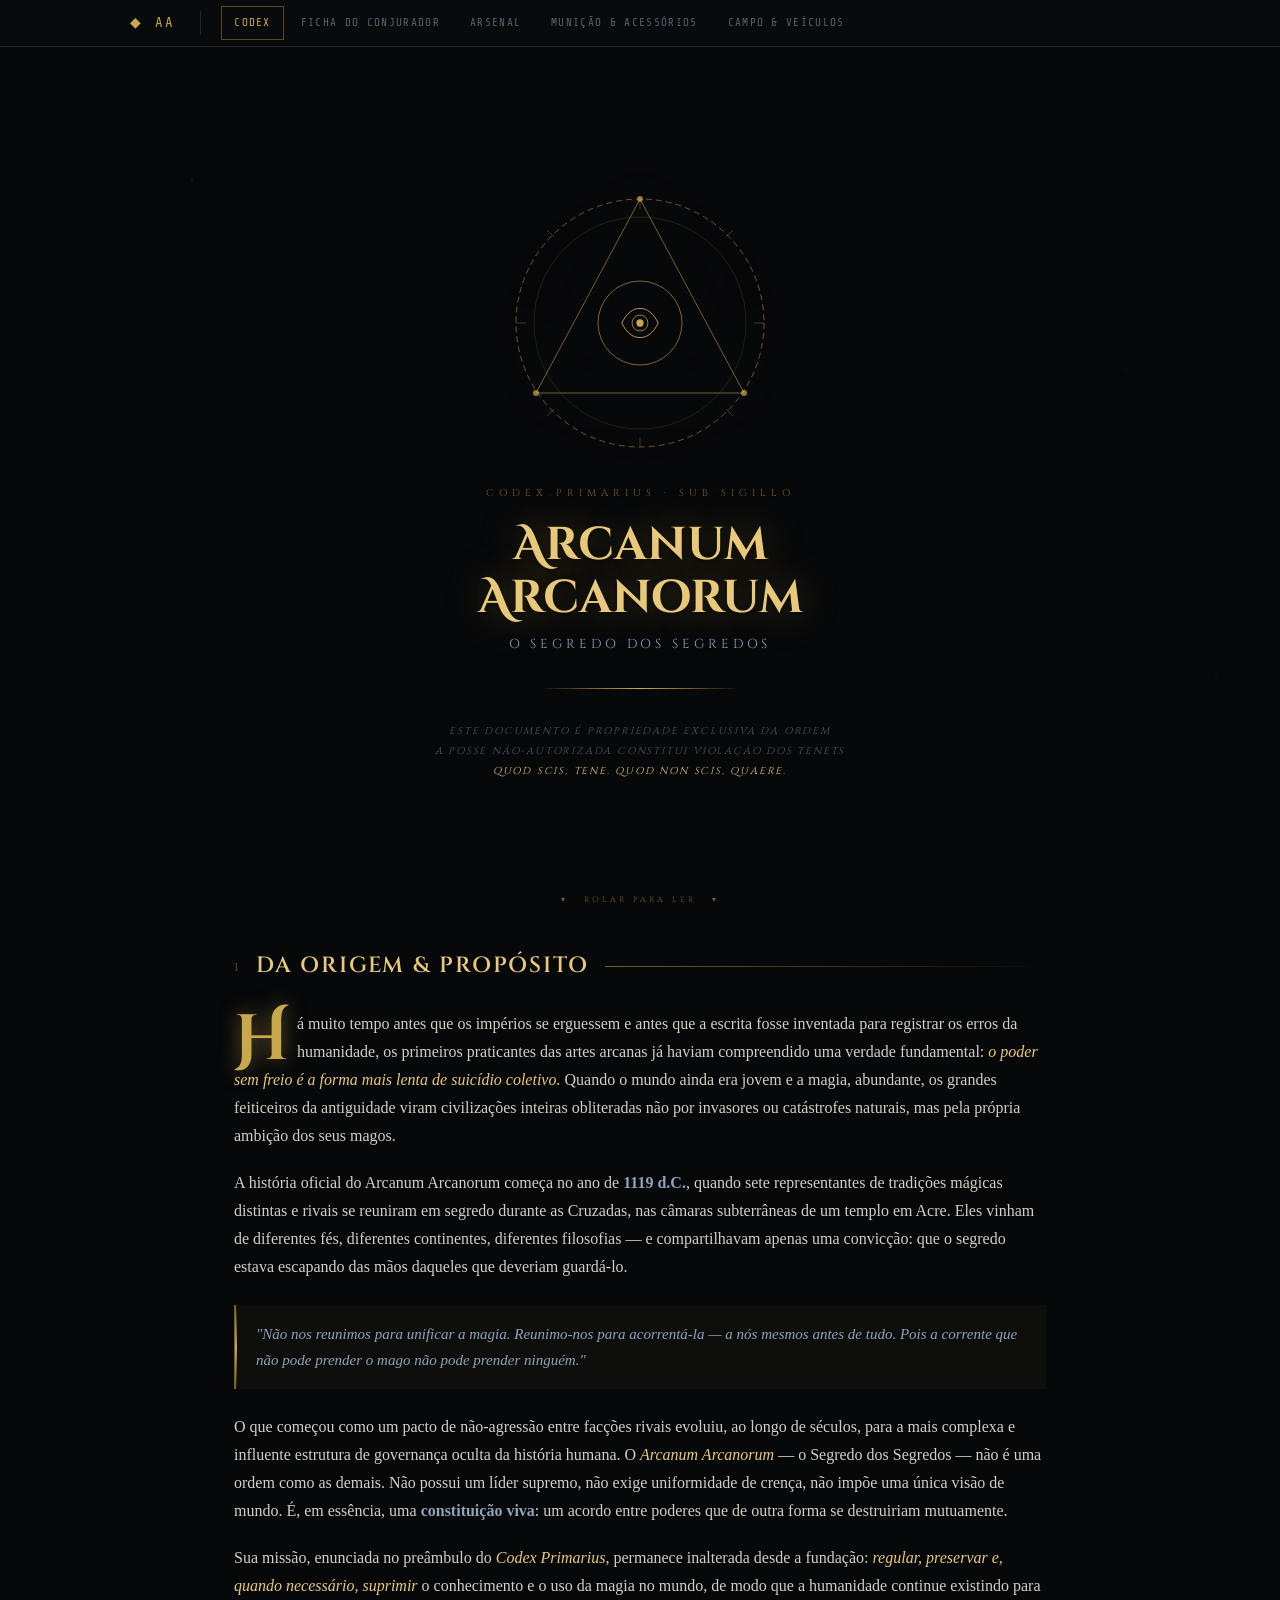
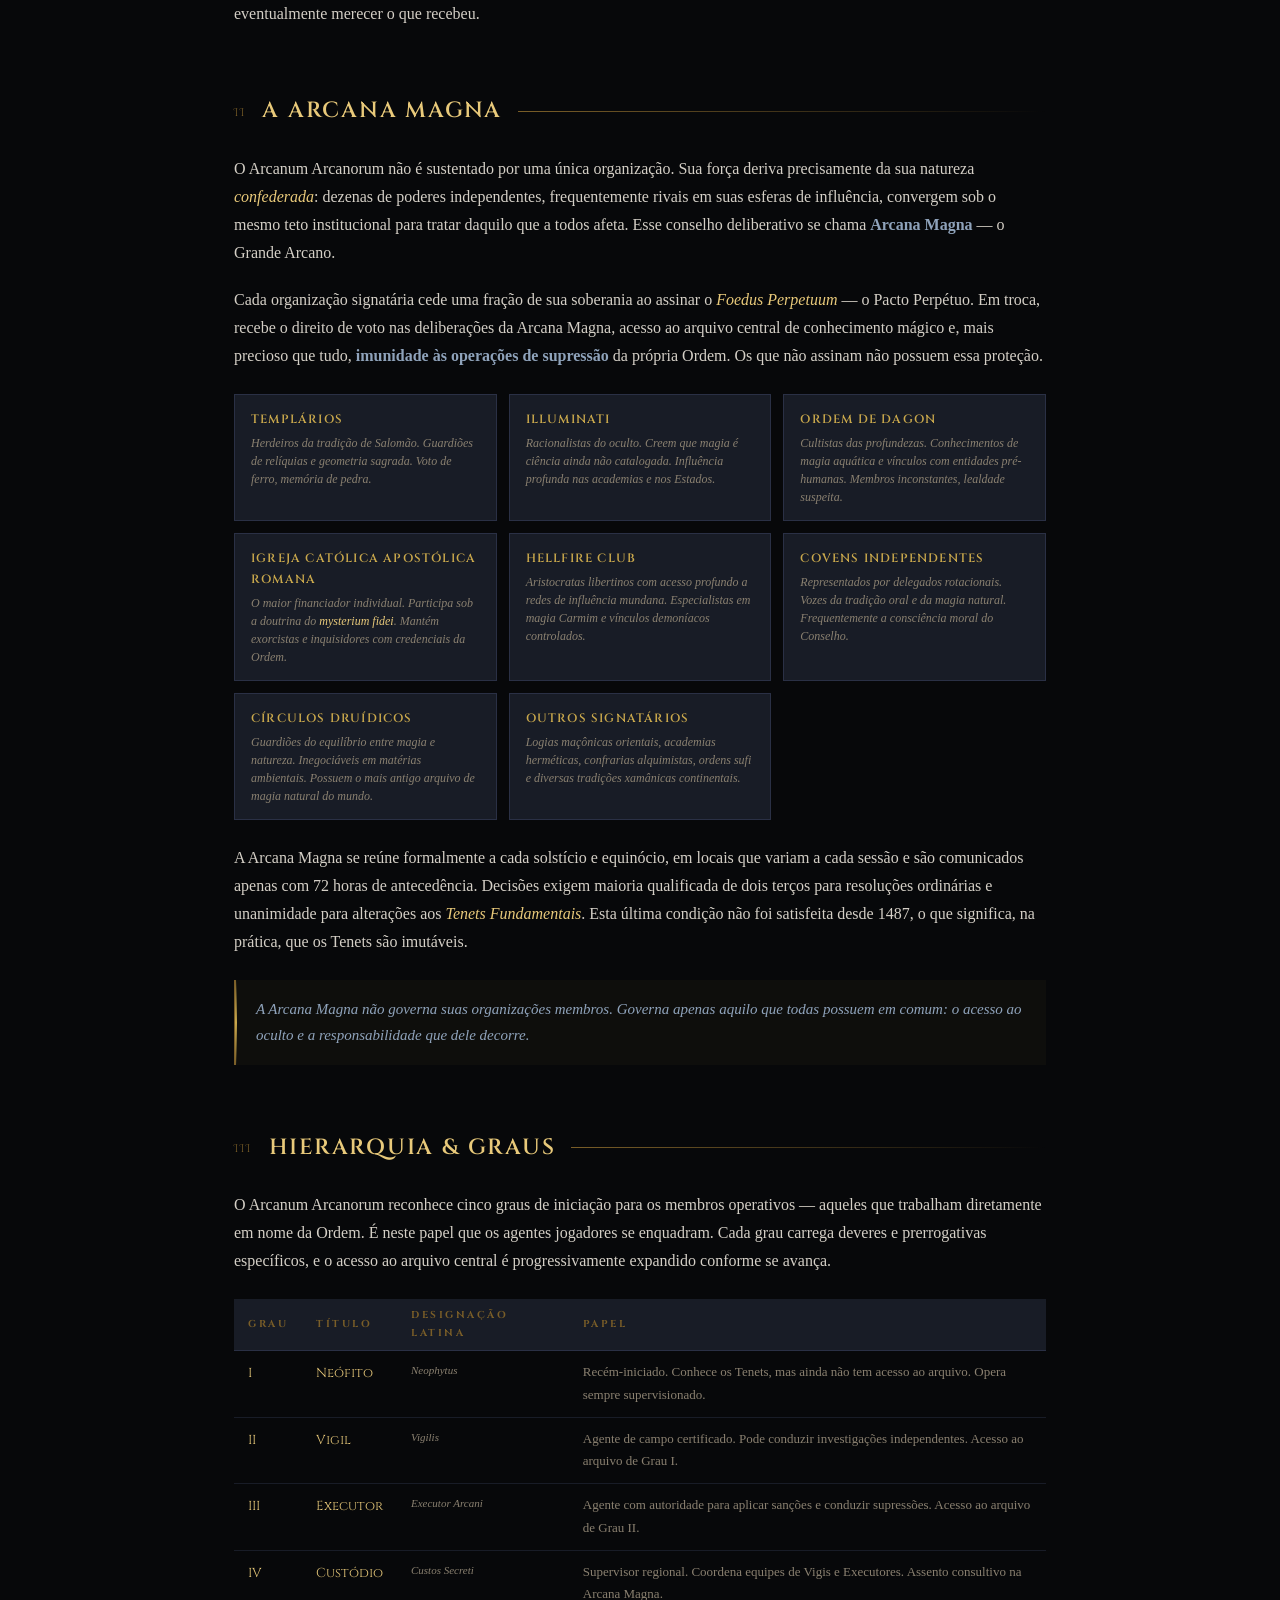
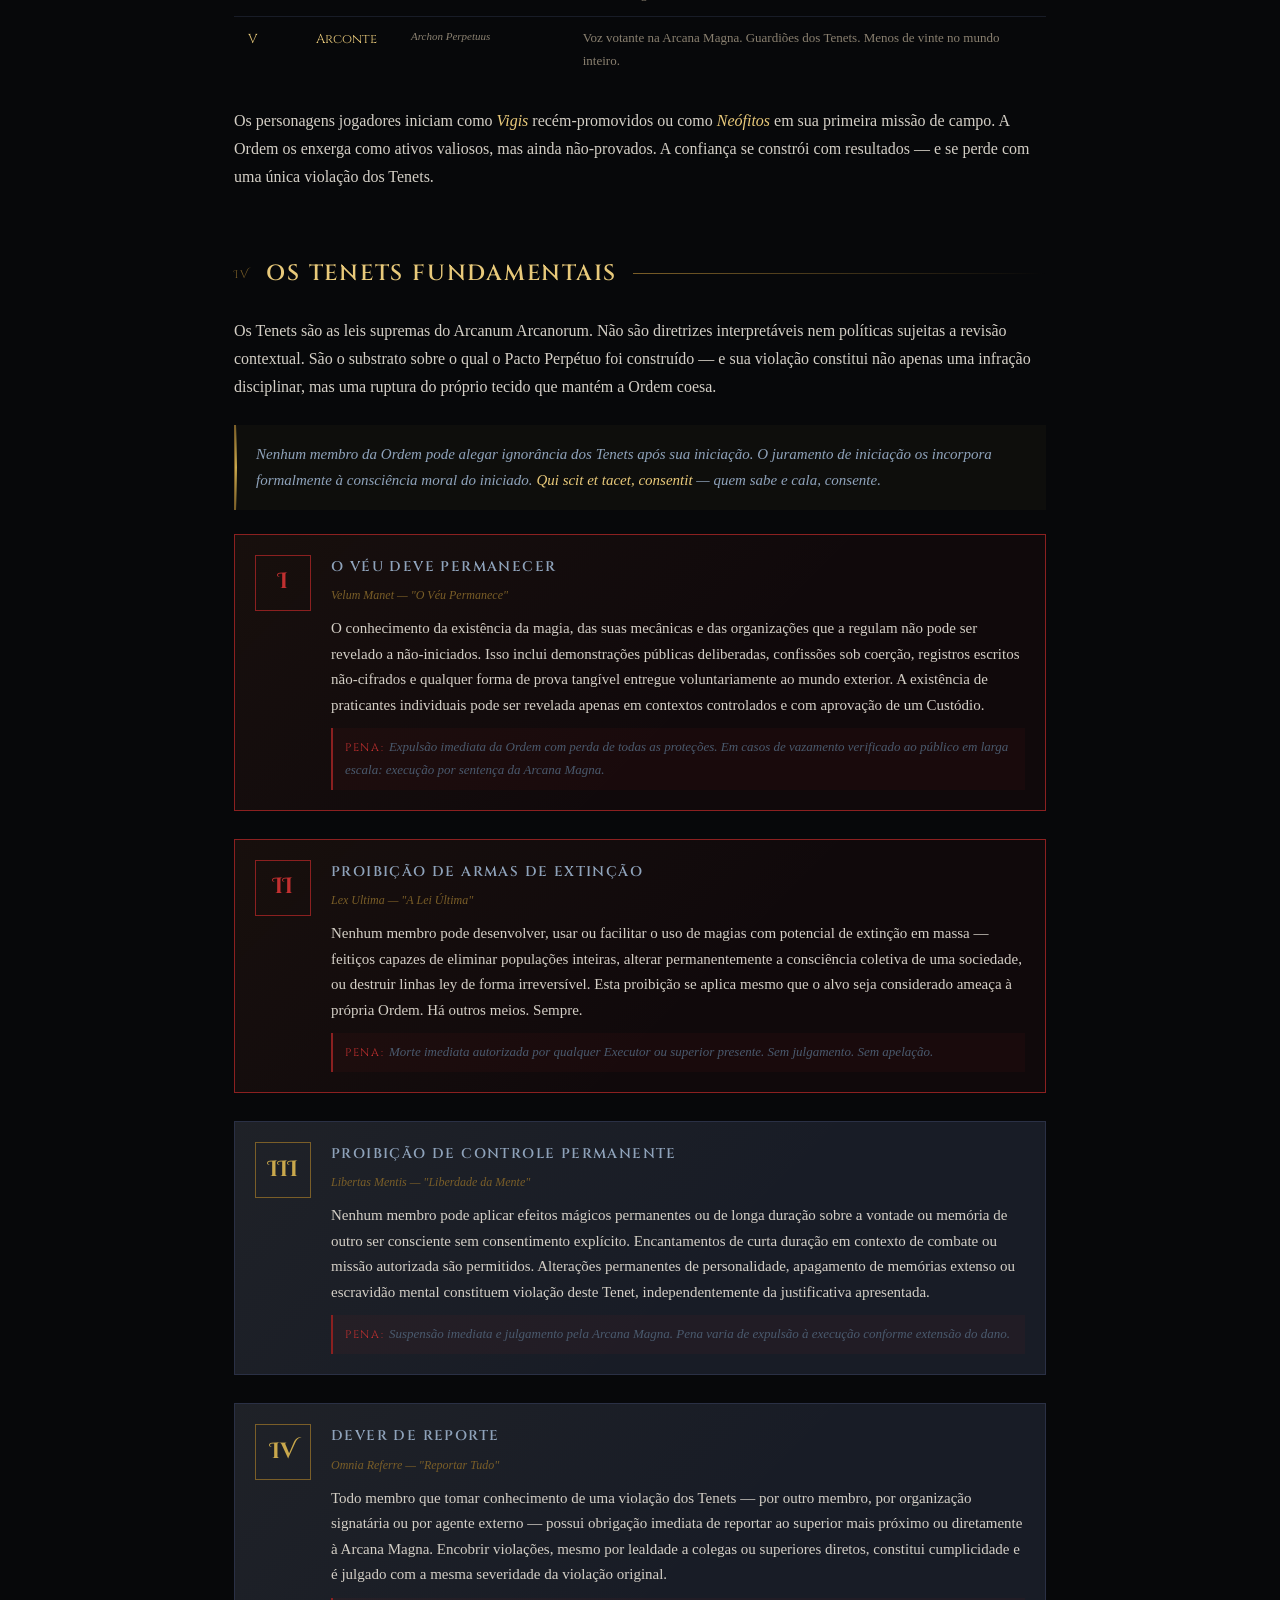
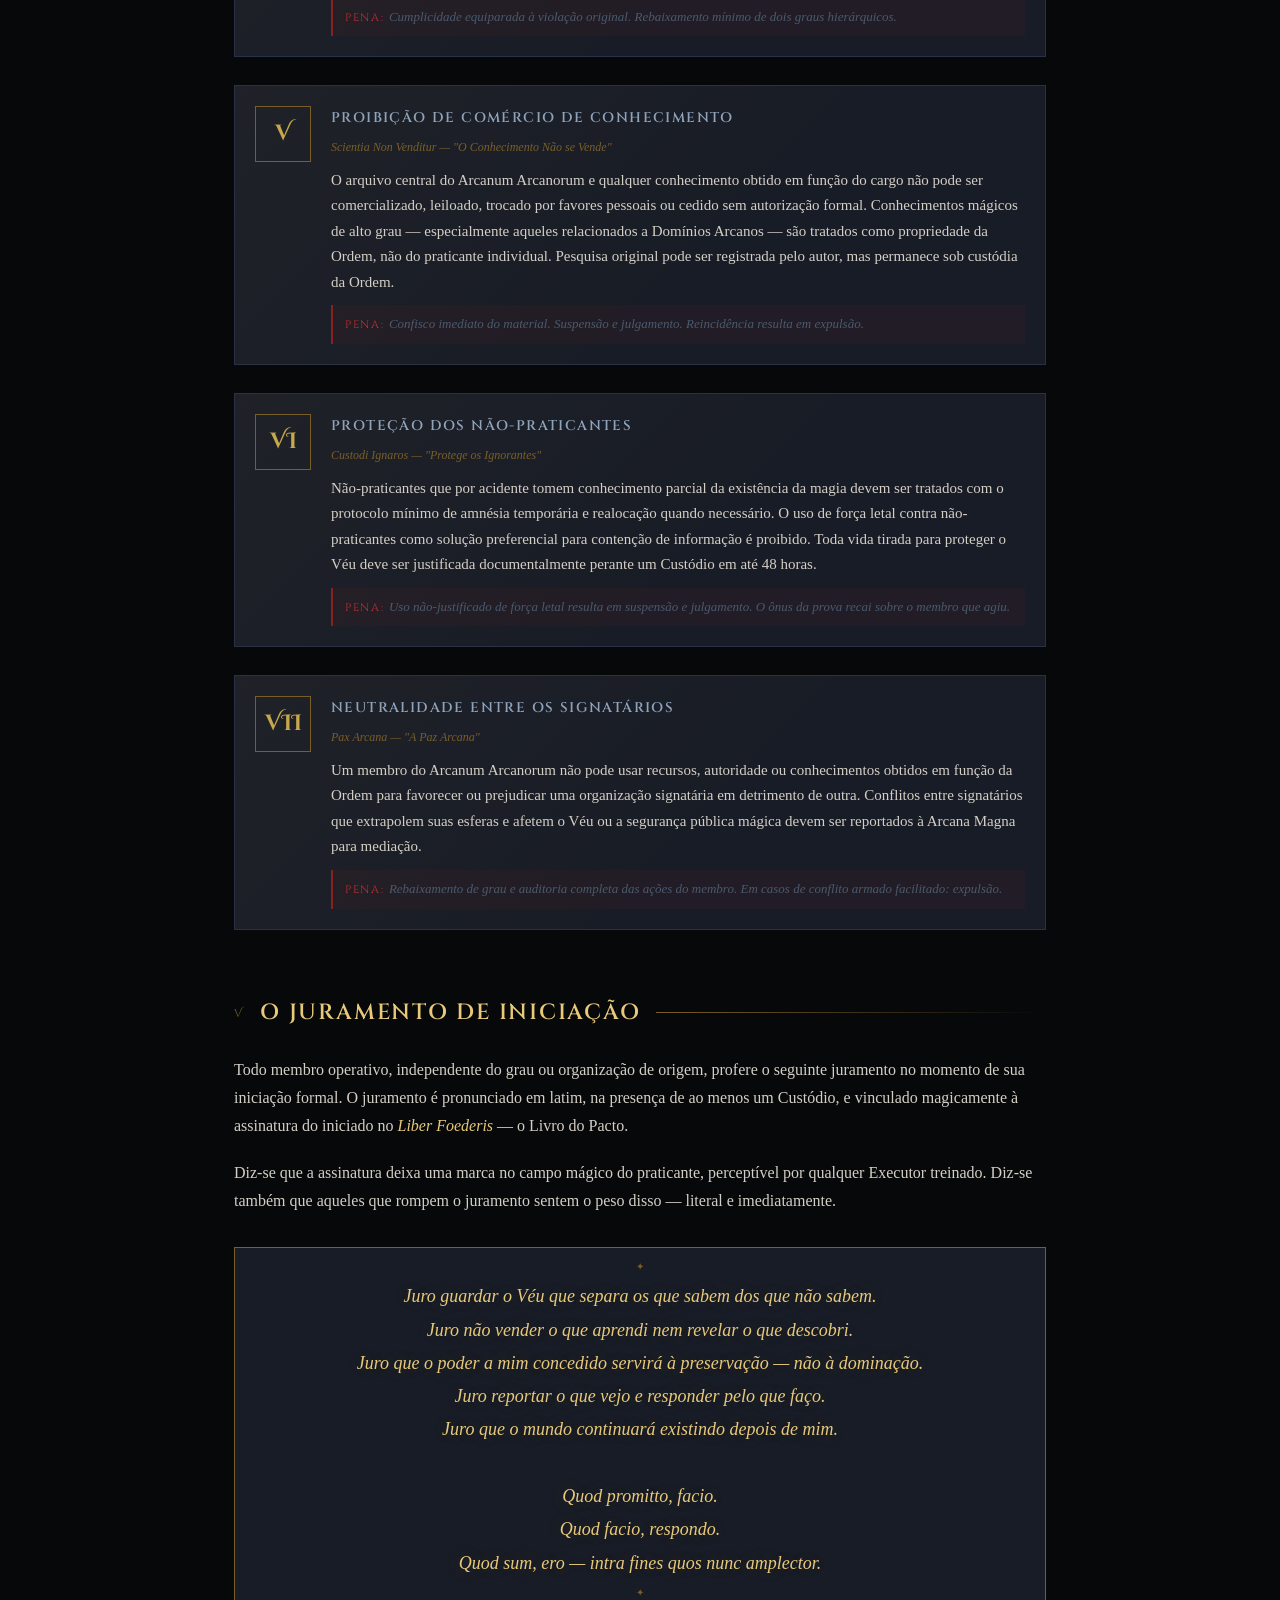
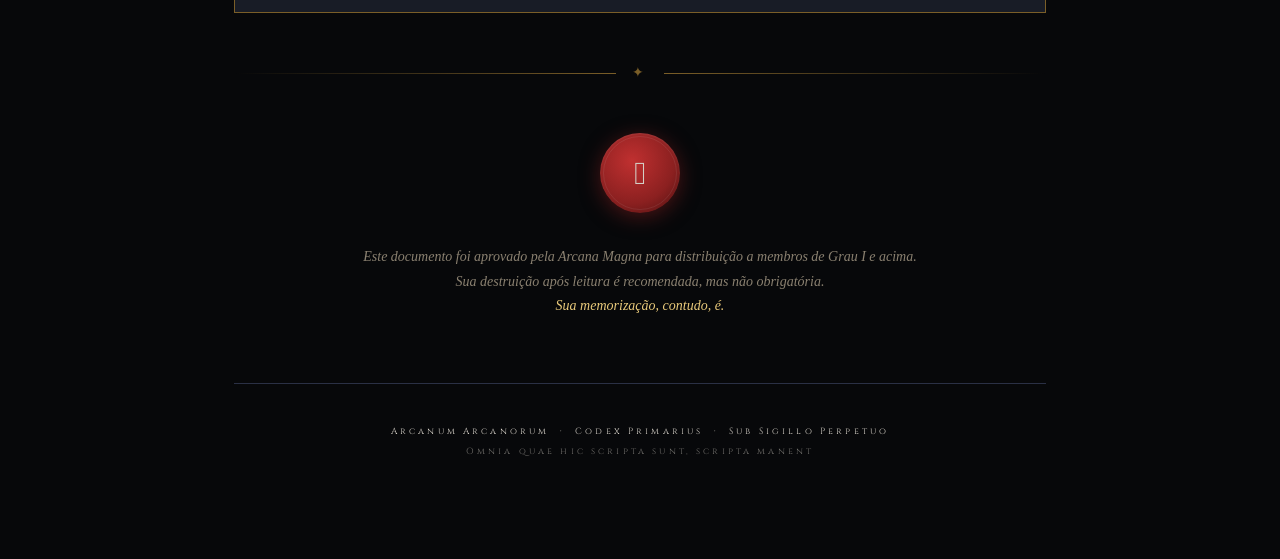
==== codex.html @ 0700e94b "v1.2 Alterado a estrutura de arquivos, adicionando o codex e a ficha do conjurador, além de renomear" ====
<!DOCTYPE html>
<html lang="pt-BR">
<head>
<meta charset="UTF-8">
<meta name="viewport" content="width=device-width, initial-scale=1.0">
<title>Arcanum Arcanorum — Codex Primarius</title>
<link rel="stylesheet" href="styles/index-codex.css">
</head>
<body class="codex-page">
<nav class="aa-nav">
  <div class="aa-nav-inner">
    <a class="aa-nav-logo" href="index.html">&#9670; AA</a>
    <div class="aa-nav-links">
      <a href="codex.html" class="active">Codex</a>
      <a href="ficha-conjurador.html">Ficha do Conjurador</a>
      <a href="equip-armas-armaduras.html">Arsenal</a>
      <a href="equip-municao-acessorios.html">Munição &amp; Acessórios</a>
      <a href="equip-campo-veiculos.html">Campo &amp; Veículos</a>
    </div>
  </div>
</nav>

<div class="scroll-progress" id="progress"></div>

<div class="wrapper">

  <!-- COVER -->
  <div class="cover">
    <div class="sigil-ring">
      <svg viewBox="0 0 260 260" fill="none" xmlns="http://www.w3.org/2000/svg">
        <circle cx="130" cy="130" r="124" stroke="#c9a84c" stroke-width="1" stroke-dasharray="6 4" opacity="0.5"/>
        <circle cx="130" cy="130" r="106" stroke="#c9a84c" stroke-width="0.5" opacity="0.3"/>
        <polygon points="130,6 234,200 26,200" stroke="#c9a84c" stroke-width="1" fill="none" opacity="0.55"/>
        <circle cx="130" cy="130" r="42" stroke="#c9a84c" stroke-width="1" opacity="0.6"/>
        <g stroke="#c9a84c" stroke-width="0.8" opacity="0.4">
          <line x1="130" y1="6"   x2="130" y2="16"/>
          <line x1="130" y1="244" x2="130" y2="254"/>
          <line x1="6"   y1="130" x2="16"  y2="130"/>
          <line x1="244" y1="130" x2="254" y2="130"/>
          <line x1="37"  y1="37"  x2="44"  y2="44"/>
          <line x1="223" y1="37"  x2="216" y2="44"/>
          <line x1="37"  y1="223" x2="44"  y2="216"/>
          <line x1="223" y1="223" x2="216" y2="216"/>
        </g>
        <circle cx="130" cy="6"  r="3" fill="#c9a84c" opacity="0.7"/>
        <circle cx="234" cy="200" r="3" fill="#c9a84c" opacity="0.7"/>
        <circle cx="26"  cy="200" r="3" fill="#c9a84c" opacity="0.7"/>
      </svg>
      <div class="sigil-center">
        <svg width="92" height="92" viewBox="0 0 92 92" fill="none" xmlns="http://www.w3.org/2000/svg">
          <path d="M 16,46 C 24,30 34,22 46,22 C 58,22 68,30 76,46 C 68,62 58,70 46,70 C 34,70 24,62 16,46 Z"
                fill="none" stroke="#c9a84c" stroke-width="1.5"/>
          <circle cx="46" cy="46" r="13" fill="none" stroke="#c9a84c" stroke-width="1.2"/>
          <circle cx="46" cy="46" r="6" fill="#c9a84c"/>
        </svg>
      </div>
    </div>

    <div class="cover-supertitle">Codex Primarius · Sub Sigillo</div>
    <div class="cover-title">Arcanum<br>Arcanorum</div>
    <div class="cover-subtitle">O Segredo dos Segredos</div>
    <div class="cover-rule"></div>
    <div class="cover-seal">
      Este documento é propriedade exclusiva da Ordem<br>
      A posse não-autorizada constitui violação dos Tenets<br>
      <em>Quod scis, tene. Quod non scis, quaere.</em>
    </div>
    <div class="cover-scroll-hint">▾ &nbsp; rolar para ler &nbsp; ▾</div>
  </div>

  <!-- I. ORIGEM -->
  <div class="section">
    <div class="section-header">
      <span class="section-number">I</span>
      <span class="section-title">Da Origem &amp; Propósito</span>
      <div class="section-rule"></div>
    </div>

    <p class="dropcap">Há muito tempo antes que os impérios se erguessem e antes que a escrita fosse inventada para registrar os erros da humanidade, os primeiros praticantes das artes arcanas já haviam compreendido uma verdade fundamental: <em>o poder sem freio é a forma mais lenta de suicídio coletivo.</em> Quando o mundo ainda era jovem e a magia, abundante, os grandes feiticeiros da antiguidade viram civilizações inteiras obliteradas não por invasores ou catástrofes naturais, mas pela própria ambição dos seus magos.</p>

    <p>A história oficial do Arcanum Arcanorum começa no ano de <strong>1119 d.C.</strong>, quando sete representantes de tradições mágicas distintas e rivais se reuniram em segredo durante as Cruzadas, nas câmaras subterrâneas de um templo em Acre. Eles vinham de diferentes fés, diferentes continentes, diferentes filosofias — e compartilhavam apenas uma convicção: que o segredo estava escapando das mãos daqueles que deveriam guardá-lo.</p>

    <div class="callout">
      <p>"Não nos reunimos para unificar a magia. Reunimo-nos para acorrentá-la — a nós mesmos antes de tudo. Pois a corrente que não pode prender o mago não pode prender ninguém."</p>
    </div>

    <p>O que começou como um pacto de não-agressão entre facções rivais evoluiu, ao longo de séculos, para a mais complexa e influente estrutura de governança oculta da história humana. O <em>Arcanum Arcanorum</em> — o Segredo dos Segredos — não é uma ordem como as demais. Não possui um líder supremo, não exige uniformidade de crença, não impõe uma única visão de mundo. É, em essência, uma <strong>constituição viva</strong>: um acordo entre poderes que de outra forma se destruiriam mutuamente.</p>

    <p>Sua missão, enunciada no preâmbulo do <em>Codex Primarius</em>, permanece inalterada desde a fundação: <em>regular, preservar e, quando necessário, suprimir</em> o conhecimento e o uso da magia no mundo, de modo que a humanidade continue existindo para eventualmente merecer o que recebeu.</p>
  </div>

  <!-- II. ARCANA MAGNA -->
  <div class="section">
    <div class="section-header">
      <span class="section-number">II</span>
      <span class="section-title">A Arcana Magna</span>
      <div class="section-rule"></div>
    </div>

    <p>O Arcanum Arcanorum não é sustentado por uma única organização. Sua força deriva precisamente da sua natureza <em>confederada</em>: dezenas de poderes independentes, frequentemente rivais em suas esferas de influência, convergem sob o mesmo teto institucional para tratar daquilo que a todos afeta. Esse conselho deliberativo se chama <strong>Arcana Magna</strong> — o Grande Arcano.</p>

    <p>Cada organização signatária cede uma fração de sua soberania ao assinar o <em>Foedus Perpetuum</em> — o Pacto Perpétuo. Em troca, recebe o direito de voto nas deliberações da Arcana Magna, acesso ao arquivo central de conhecimento mágico e, mais precioso que tudo, <strong>imunidade às operações de supressão</strong> da própria Ordem. Os que não assinam não possuem essa proteção.</p>

    <div class="patrons-grid">
      <div class="patron-card">
        <div class="patron-name">Templários</div>
        <div class="patron-desc">Herdeiros da tradição de Salomão. Guardiões de relíquias e geometria sagrada. Voto de ferro, memória de pedra.</div>
      </div>
      <div class="patron-card">
        <div class="patron-name">Illuminati</div>
        <div class="patron-desc">Racionalistas do oculto. Creem que magia é ciência ainda não catalogada. Influência profunda nas academias e nos Estados.</div>
      </div>
      <div class="patron-card">
        <div class="patron-name">Ordem de Dagon</div>
        <div class="patron-desc">Cultistas das profundezas. Conhecimentos de magia aquática e vínculos com entidades pré-humanas. Membros inconstantes, lealdade suspeita.</div>
      </div>
      <div class="patron-card">
        <div class="patron-name">Igreja Católica Apostólica Romana</div>
        <div class="patron-desc">O maior financiador individual. Participa sob a doutrina do <em>mysterium fidei</em>. Mantém exorcistas e inquisidores com credenciais da Ordem.</div>
      </div>
      <div class="patron-card">
        <div class="patron-name">Hellfire Club</div>
        <div class="patron-desc">Aristocratas libertinos com acesso profundo a redes de influência mundana. Especialistas em magia Carmim e vínculos demoníacos controlados.</div>
      </div>
      <div class="patron-card">
        <div class="patron-name">Covens Independentes</div>
        <div class="patron-desc">Representados por delegados rotacionais. Vozes da tradição oral e da magia natural. Frequentemente a consciência moral do Conselho.</div>
      </div>
      <div class="patron-card">
        <div class="patron-name">Círculos Druídicos</div>
        <div class="patron-desc">Guardiões do equilíbrio entre magia e natureza. Inegociáveis em matérias ambientais. Possuem o mais antigo arquivo de magia natural do mundo.</div>
      </div>
      <div class="patron-card">
        <div class="patron-name">Outros Signatários</div>
        <div class="patron-desc">Logias maçônicas orientais, academias herméticas, confrarias alquimistas, ordens sufi e diversas tradições xamânicas continentais.</div>
      </div>
    </div>

    <p>A Arcana Magna se reúne formalmente a cada solstício e equinócio, em locais que variam a cada sessão e são comunicados apenas com 72 horas de antecedência. Decisões exigem maioria qualificada de dois terços para resoluções ordinárias e unanimidade para alterações aos <em>Tenets Fundamentais</em>. Esta última condição não foi satisfeita desde 1487, o que significa, na prática, que os Tenets são imutáveis.</p>

    <div class="callout">
      <p>A Arcana Magna não governa suas organizações membros. Governa apenas aquilo que todas possuem em comum: o acesso ao oculto e a responsabilidade que dele decorre.</p>
    </div>
  </div>

  <!-- III. HIERARQUIA -->
  <div class="section">
    <div class="section-header">
      <span class="section-number">III</span>
      <span class="section-title">Hierarquia &amp; Graus</span>
      <div class="section-rule"></div>
    </div>

    <p>O Arcanum Arcanorum reconhece cinco graus de iniciação para os membros operativos — aqueles que trabalham diretamente em nome da Ordem. É neste papel que os agentes jogadores se enquadram. Cada grau carrega deveres e prerrogativas específicos, e o acesso ao arquivo central é progressivamente expandido conforme se avança.</p>

    <table class="hierarchy">
      <thead>
        <tr>
          <th>Grau</th>
          <th>Título</th>
          <th>Designação Latina</th>
          <th>Papel</th>
        </tr>
      </thead>
      <tbody>
        <tr>
          <td><span class="rank-name">I</span></td>
          <td><span class="rank-name">Neófito</span></td>
          <td><span class="rank-lat">Neophytus</span></td>
          <td style="font-size:13px;color:#8a8070;">Recém-iniciado. Conhece os Tenets, mas ainda não tem acesso ao arquivo. Opera sempre supervisionado.</td>
        </tr>
        <tr>
          <td><span class="rank-name">II</span></td>
          <td><span class="rank-name">Vigil</span></td>
          <td><span class="rank-lat">Vigilis</span></td>
          <td style="font-size:13px;color:#8a8070;">Agente de campo certificado. Pode conduzir investigações independentes. Acesso ao arquivo de Grau I.</td>
        </tr>
        <tr>
          <td><span class="rank-name">III</span></td>
          <td><span class="rank-name">Executor</span></td>
          <td><span class="rank-lat">Executor Arcani</span></td>
          <td style="font-size:13px;color:#8a8070;">Agente com autoridade para aplicar sanções e conduzir supressões. Acesso ao arquivo de Grau II.</td>
        </tr>
        <tr>
          <td><span class="rank-name">IV</span></td>
          <td><span class="rank-name">Custódio</span></td>
          <td><span class="rank-lat">Custos Secreti</span></td>
          <td style="font-size:13px;color:#8a8070;">Supervisor regional. Coordena equipes de Vigis e Executores. Assento consultivo na Arcana Magna.</td>
        </tr>
        <tr>
          <td><span class="rank-name">V</span></td>
          <td><span class="rank-name">Arconte</span></td>
          <td><span class="rank-lat">Archon Perpetuus</span></td>
          <td style="font-size:13px;color:#8a8070;">Voz votante na Arcana Magna. Guardiões dos Tenets. Menos de vinte no mundo inteiro.</td>
        </tr>
      </tbody>
    </table>

    <p>Os personagens jogadores iniciam como <em>Vigis</em> recém-promovidos ou como <em>Neófitos</em> em sua primeira missão de campo. A Ordem os enxerga como ativos valiosos, mas ainda não-provados. A confiança se constrói com resultados — e se perde com uma única violação dos Tenets.</p>
  </div>

  <!-- IV. TENETS -->
  <div class="section">
    <div class="section-header">
      <span class="section-number">IV</span>
      <span class="section-title">Os Tenets Fundamentais</span>
      <div class="section-rule"></div>
    </div>

    <p>Os Tenets são as leis supremas do Arcanum Arcanorum. Não são diretrizes interpretáveis nem políticas sujeitas a revisão contextual. São o substrato sobre o qual o Pacto Perpétuo foi construído — e sua violação constitui não apenas uma infração disciplinar, mas uma ruptura do próprio tecido que mantém a Ordem coesa.</p>

    <div class="callout">
      <p>Nenhum membro da Ordem pode alegar ignorância dos Tenets após sua iniciação. O juramento de iniciação os incorpora formalmente à consciência moral do iniciado. <em>Qui scit et tacet, consentit</em> — quem sabe e cala, consente.</p>
    </div>

    <ul class="tenets-list">

      <li class="tenet-item blood">
        <div class="tenet-num">I</div>
        <div class="tenet-body">
          <div class="tenet-title">O Véu deve permanecer</div>
          <span class="tenet-latin">Velum Manet — "O Véu Permanece"</span>
          <p class="tenet-text">O conhecimento da existência da magia, das suas mecânicas e das organizações que a regulam não pode ser revelado a não-iniciados. Isso inclui demonstrações públicas deliberadas, confissões sob coerção, registros escritos não-cifrados e qualquer forma de prova tangível entregue voluntariamente ao mundo exterior. A existência de praticantes individuais pode ser revelada apenas em contextos controlados e com aprovação de um Custódio.</p>
          <div class="tenet-penalty">Expulsão imediata da Ordem com perda de todas as proteções. Em casos de vazamento verificado ao público em larga escala: execução por sentença da Arcana Magna.</div>
        </div>
      </li>

      <li class="tenet-item blood">
        <div class="tenet-num">II</div>
        <div class="tenet-body">
          <div class="tenet-title">Proibição de Armas de Extinção</div>
          <span class="tenet-latin">Lex Ultima — "A Lei Última"</span>
          <p class="tenet-text">Nenhum membro pode desenvolver, usar ou facilitar o uso de magias com potencial de extinção em massa — feitiços capazes de eliminar populações inteiras, alterar permanentemente a consciência coletiva de uma sociedade, ou destruir linhas ley de forma irreversível. Esta proibição se aplica mesmo que o alvo seja considerado ameaça à própria Ordem. Há outros meios. Sempre.</p>
          <div class="tenet-penalty">Morte imediata autorizada por qualquer Executor ou superior presente. Sem julgamento. Sem apelação.</div>
        </div>
      </li>

      <li class="tenet-item">
        <div class="tenet-num">III</div>
        <div class="tenet-body">
          <div class="tenet-title">Proibição de Controle Permanente</div>
          <span class="tenet-latin">Libertas Mentis — "Liberdade da Mente"</span>
          <p class="tenet-text">Nenhum membro pode aplicar efeitos mágicos permanentes ou de longa duração sobre a vontade ou memória de outro ser consciente sem consentimento explícito. Encantamentos de curta duração em contexto de combate ou missão autorizada são permitidos. Alterações permanentes de personalidade, apagamento de memórias extenso ou escravidão mental constituem violação deste Tenet, independentemente da justificativa apresentada.</p>
          <div class="tenet-penalty">Suspensão imediata e julgamento pela Arcana Magna. Pena varia de expulsão à execução conforme extensão do dano.</div>
        </div>
      </li>

      <li class="tenet-item">
        <div class="tenet-num">IV</div>
        <div class="tenet-body">
          <div class="tenet-title">Dever de Reporte</div>
          <span class="tenet-latin">Omnia Referre — "Reportar Tudo"</span>
          <p class="tenet-text">Todo membro que tomar conhecimento de uma violação dos Tenets — por outro membro, por organização signatária ou por agente externo — possui obrigação imediata de reportar ao superior mais próximo ou diretamente à Arcana Magna. Encobrir violações, mesmo por lealdade a colegas ou superiores diretos, constitui cumplicidade e é julgado com a mesma severidade da violação original.</p>
          <div class="tenet-penalty">Cumplicidade equiparada à violação original. Rebaixamento mínimo de dois graus hierárquicos.</div>
        </div>
      </li>

      <li class="tenet-item">
        <div class="tenet-num">V</div>
        <div class="tenet-body">
          <div class="tenet-title">Proibição de Comércio de Conhecimento</div>
          <span class="tenet-latin">Scientia Non Venditur — "O Conhecimento Não se Vende"</span>
          <p class="tenet-text">O arquivo central do Arcanum Arcanorum e qualquer conhecimento obtido em função do cargo não pode ser comercializado, leiloado, trocado por favores pessoais ou cedido sem autorização formal. Conhecimentos mágicos de alto grau — especialmente aqueles relacionados a Domínios Arcanos — são tratados como propriedade da Ordem, não do praticante individual. Pesquisa original pode ser registrada pelo autor, mas permanece sob custódia da Ordem.</p>
          <div class="tenet-penalty">Confisco imediato do material. Suspensão e julgamento. Reincidência resulta em expulsão.</div>
        </div>
      </li>

      <li class="tenet-item">
        <div class="tenet-num">VI</div>
        <div class="tenet-body">
          <div class="tenet-title">Proteção dos Não-Praticantes</div>
          <span class="tenet-latin">Custodi Ignaros — "Protege os Ignorantes"</span>
          <p class="tenet-text">Não-praticantes que por acidente tomem conhecimento parcial da existência da magia devem ser tratados com o protocolo mínimo de amnésia temporária e realocação quando necessário. O uso de força letal contra não-praticantes como solução preferencial para contenção de informação é proibido. Toda vida tirada para proteger o Véu deve ser justificada documentalmente perante um Custódio em até 48 horas.</p>
          <div class="tenet-penalty">Uso não-justificado de força letal resulta em suspensão e julgamento. O ônus da prova recai sobre o membro que agiu.</div>
        </div>
      </li>

      <li class="tenet-item">
        <div class="tenet-num">VII</div>
        <div class="tenet-body">
          <div class="tenet-title">Neutralidade entre os Signatários</div>
          <span class="tenet-latin">Pax Arcana — "A Paz Arcana"</span>
          <p class="tenet-text">Um membro do Arcanum Arcanorum não pode usar recursos, autoridade ou conhecimentos obtidos em função da Ordem para favorecer ou prejudicar uma organização signatária em detrimento de outra. Conflitos entre signatários que extrapolem suas esferas e afetem o Véu ou a segurança pública mágica devem ser reportados à Arcana Magna para mediação.</p>
          <div class="tenet-penalty">Rebaixamento de grau e auditoria completa das ações do membro. Em casos de conflito armado facilitado: expulsão.</div>
        </div>
      </li>

    </ul>
  </div>

  <!-- V. JURAMENTO -->
  <div class="section">
    <div class="section-header">
      <span class="section-number">V</span>
      <span class="section-title">O Juramento de Iniciação</span>
      <div class="section-rule"></div>
    </div>

    <p>Todo membro operativo, independente do grau ou organização de origem, profere o seguinte juramento no momento de sua iniciação formal. O juramento é pronunciado em latim, na presença de ao menos um Custódio, e vinculado magicamente à assinatura do iniciado no <em>Liber Foederis</em> — o Livro do Pacto.</p>

    <p>Diz-se que a assinatura deixa uma marca no campo mágico do praticante, perceptível por qualquer Executor treinado. Diz-se também que aqueles que rompem o juramento sentem o peso disso — literal e imediatamente.</p>

    <div class="oath-block">
      <div class="oath-text">
        Juro guardar o Véu que separa os que sabem dos que não sabem.<br>
        Juro não vender o que aprendi nem revelar o que descobri.<br>
        Juro que o poder a mim concedido servirá à preservação — não à dominação.<br>
        Juro reportar o que vejo e responder pelo que faço.<br>
        Juro que o mundo continuará existindo depois de mim.<br><br>
        <em>Quod promitto, facio.<br>
        Quod facio, respondo.<br>
        Quod sum, ero — intra fines quos nunc amplector.</em>
      </div>
    </div>

    <div class="divider">✦</div>

    <div style="text-align:center;margin-bottom:16px;">
      <div class="wax-seal">𖤐</div>
    </div>

    <p style="text-align:center;font-style:italic;color:var(--text-dim);font-size:14px;">
      Este documento foi aprovado pela Arcana Magna para distribuição a membros de Grau I e acima.<br>
      Sua destruição após leitura é recomendada, mas não obrigatória.<br>
      <em>Sua memorização, contudo, é.</em>
    </p>
  </div>

  <div class="doc-footer">
    Arcanum Arcanorum &nbsp;·&nbsp; Codex Primarius &nbsp;·&nbsp; Sub Sigillo Perpetuo<br>
    <span style="opacity:0.5;margin-top:4px;display:block;">Omnia quae hic scripta sunt, scripta manent</span>
  </div>

</div>

<script>
  window.addEventListener('scroll', () => {
    const el = document.getElementById('progress');
    const pct = window.scrollY / (document.body.scrollHeight - window.innerHeight);
    el.style.transform = 'scaleX(' + pct + ')';
  });
</script>
</body>
</html>
---- styles/index-codex.css ----
@import url('https://fonts.googleapis.com/css2?family=Cinzel+Decorative:wght@400;700&family=Cinzel:wght@400;600&family=IM+Fell+English:ital@0;1&family=Share+Tech+Mono&display=swap');

:root {
  --gold:       #c9a84c;
  --gold-light: #e8c97a;
  --gold-dim:   #7a5e28;
  --silver:     #8fa3bb;
  --silver-dim: #4a5a6e;
  --text-dim:   #8a8070;
  --red:        #8b2020;
  --red-glow:   #c03030;
}

*, *::before, *::after { box-sizing: border-box; margin: 0; padding: 0; }
html { scroll-behavior: smooth; }
body { overflow-x: hidden; }

body.index-page {
  --void:       #07080a;
  --panel:      #111318;
  --border:     #22262f;
  --border-hi:  #353c4a;
  --text:       #c8cdd8;

  background: var(--void);
  color: var(--text);
  font-family: 'IM Fell English', Georgia, serif;
  min-height: 100vh;
  display: flex;
  flex-direction: column;
  align-items: center;
  justify-content: center;
  padding: 60px 24px 80px;
  position: relative;
}

body.index-page::before {
  content: '';
  position: fixed; inset: 0; pointer-events: none;
  background-image:
    radial-gradient(1px 1px at 12% 18%, rgba(201,168,76,0.35) 0%, transparent 100%),
    radial-gradient(1px 1px at 75% 9%,  rgba(143,163,187,0.2) 0%, transparent 100%),
    radial-gradient(1px 1px at 40% 52%, rgba(201,168,76,0.2) 0%, transparent 100%),
    radial-gradient(1px 1px at 89% 44%, rgba(143,163,187,0.15) 0%, transparent 100%),
    radial-gradient(1px 1px at 6%  82%, rgba(201,168,76,0.2) 0%, transparent 100%),
    radial-gradient(1px 1px at 58% 88%, rgba(143,163,187,0.1) 0%, transparent 100%),
    radial-gradient(1px 1px at 28% 67%, rgba(201,168,76,0.15) 0%, transparent 100%),
    radial-gradient(1px 1px at 93% 72%, rgba(143,163,187,0.2) 0%, transparent 100%),
    radial-gradient(1px 1px at 50% 30%, rgba(201,168,76,0.1) 0%, transparent 100%),
    radial-gradient(1px 1px at 20% 45%, rgba(143,163,187,0.12) 0%, transparent 100%);
}

body.codex-page {
  --void:       #07080a;
  --deep:       #0d0f14;
  --surface:    #12151c;
  --panel:      #181c26;
  --border:     #2a3045;
  --border-glow:#3d4a6e;
  --text:       #d4cfc6;

  background: var(--void);
  color: var(--text);
  font-family: 'IM Fell English', Georgia, serif;
  font-size: 16px;
  line-height: 1.75;
  min-height: 100vh;
}

body.codex-page::before {
  content: '';
  position: fixed; inset: 0;
  background-image:
    radial-gradient(1px 1px at 15% 20%, rgba(201,168,76,0.3) 0%, transparent 100%),
    radial-gradient(1px 1px at 72% 8%,  rgba(143,163,187,0.2) 0%, transparent 100%),
    radial-gradient(1px 1px at 43% 55%, rgba(201,168,76,0.2) 0%, transparent 100%),
    radial-gradient(1px 1px at 88% 41%, rgba(143,163,187,0.15) 0%, transparent 100%),
    radial-gradient(1px 1px at 5%  80%, rgba(201,168,76,0.2) 0%, transparent 100%),
    radial-gradient(1px 1px at 60% 90%, rgba(143,163,187,0.1) 0%, transparent 100%),
    radial-gradient(1px 1px at 30% 65%, rgba(201,168,76,0.15) 0%, transparent 100%),
    radial-gradient(1px 1px at 95% 75%, rgba(143,163,187,0.2) 0%, transparent 100%);
  pointer-events: none;
  z-index: 0;
}

/* INDEX PAGE */

.sigil-wrap {
  width: 180px; height: 180px;
  position: relative;
  margin-bottom: 32px;
}

.sigil-ring-anim {
  width: 100%; height: 100%;
  animation: rotateSlow 60s linear infinite;
}
.sigil-ring-anim svg { width: 100%; height: 100%; filter: drop-shadow(0 0 14px rgba(201,168,76,0.3)); }

.sigil-eye-static {
  position: absolute;
  top: 50%; left: 50%;
  transform: translate(-50%, -50%);
}

@keyframes rotateSlow { to { transform: rotate(360deg); } }

.supertitle {
  font-family: 'Cinzel', serif;
  font-size: 11px; letter-spacing: 0.45em;
  text-transform: uppercase; color: var(--gold-dim);
  margin-bottom: 14px; text-align: center;
}

body.index-page h1 {
  font-family: 'Cinzel Decorative', serif;
  font-size: clamp(28px, 5vw, 48px);
  font-weight: 700; color: var(--gold-light);
  line-height: 1.1; text-align: center;
  text-shadow: 0 0 40px rgba(201,168,76,0.35);
  margin-bottom: 8px;
}

.subtitle {
  font-family: 'Cinzel', serif;
  font-size: 13px; letter-spacing: 0.25em;
  text-transform: uppercase; color: var(--silver);
  text-align: center; margin-bottom: 48px;
}

.rule {
  width: 280px; height: 1px;
  background: linear-gradient(90deg, transparent, var(--gold-dim), var(--gold), var(--gold-dim), transparent);
  margin: 0 auto 48px;
}

.grid {
  display: grid;
  grid-template-columns: repeat(auto-fit, minmax(280px, 1fr));
  gap: 16px;
  width: 100%;
  max-width: 900px;
  margin-bottom: 56px;
}

.card {
  display: block;
  text-decoration: none;
  border: 1px solid var(--border);
  background: var(--panel);
  padding: 24px 24px 20px;
  position: relative;
  overflow: hidden;
  transition: border-color 0.3s, transform 0.2s;
  opacity: 0;
  transform: translateY(16px);
  animation: fadeUp 0.6s ease forwards;
}
.card:nth-child(1) { animation-delay: 0.05s; }
.card:nth-child(2) { animation-delay: 0.12s; }
.card:nth-child(3) { animation-delay: 0.19s; }
.card:nth-child(4) { animation-delay: 0.26s; }
.card:nth-child(5) { animation-delay: 0.33s; }

.card::before {
  content: '';
  position: absolute; top: 0; left: 0; right: 0; height: 1px;
  background: linear-gradient(90deg, transparent, var(--gold-dim), transparent);
  opacity: 0; transition: opacity 0.3s;
}

.card::after {
  content: '';
  position: absolute; inset: 0;
  background: linear-gradient(135deg, rgba(201,168,76,0.05) 0%, transparent 60%);
  opacity: 0; transition: opacity 0.3s;
  pointer-events: none;
}

.card:hover {
  border-color: var(--gold-dim);
  transform: translateY(-2px);
}
.card:hover::before { opacity: 1; }
.card:hover::after  { opacity: 1; }

.card-bar {
  position: absolute; top: 0; left: 0; bottom: 0;
  width: 3px;
}

.card-vol {
  font-family: 'Share Tech Mono', monospace;
  font-size: 10px; letter-spacing: 0.25em;
  text-transform: uppercase; color: var(--text-dim);
  margin-bottom: 8px;
}

.card-title {
  font-family: 'Cinzel', serif;
  font-size: 17px; font-weight: 600;
  letter-spacing: 0.06em; color: var(--gold-light);
  margin-bottom: 6px; line-height: 1.3;
}

.card-desc {
  font-size: 14px; font-style: italic;
  color: var(--text-dim); line-height: 1.55;
  margin-bottom: 16px;
}

.card-tags {
  display: flex; flex-wrap: wrap; gap: 4px;
}

.tag {
  font-family: 'Share Tech Mono', monospace;
  font-size: 10px; padding: 2px 7px;
  border: 1px solid var(--border-hi);
  color: var(--text-dim); background: rgba(0,0,0,0.3);
}

.card-arrow {
  position: absolute; bottom: 20px; right: 20px;
  font-family: 'Share Tech Mono', monospace;
  font-size: 14px; color: var(--gold-dim);
  opacity: 0; transition: opacity 0.2s, right 0.2s;
}
.card:hover .card-arrow { opacity: 1; right: 16px; }

.accent-lore     { background: #8b2020; }
.accent-sheet    { background: #3a6a7a; }
.accent-arsenal  { background: #7a5e28; }
.accent-ammo     { background: #4a6a3a; }
.accent-field    { background: #5a4a7a; }

footer {
  font-family: 'Cinzel', serif;
  font-size: 9px; letter-spacing: 0.35em;
  text-transform: uppercase; color: var(--text-dim);
  text-align: center; opacity: 0.5;
  line-height: 2;
}

@keyframes fadeUp { to { opacity: 1; transform: translateY(0); } }

/* CODEX PAGE */

.wrapper {
  position: relative; z-index: 1;
  max-width: 860px;
  margin: 0 auto;
  padding: 0 24px 80px;
}

.cover {
  min-height: 100vh;
  display: flex;
  flex-direction: column;
  align-items: center;
  justify-content: center;
  text-align: center;
  padding: 60px 0 80px;
  position: relative;
}

.sigil-ring {
  width: 260px; height: 260px;
  margin: 0 auto 32px;
  position: relative;
  animation: rotateSlow 60s linear infinite;
}

.sigil-ring > svg { width: 100%; height: 100%; filter: drop-shadow(0 0 18px rgba(201,168,76,0.35)); }

.sigil-center {
  position: absolute; inset: 0;
  display: flex; align-items: center; justify-content: center;
  animation: rotateSlow 60s linear infinite reverse;
}

.sigil-center svg { width: 56px; height: 56px; flex-shrink: 0; }

.cover-supertitle,
.cover-title,
.cover-subtitle,
.cover-rule,
.cover-seal,
.cover-scroll-hint,
.section,
.section-header,
.section-number,
.section-title,
.section-rule,
.callout,
.patrons-grid,
.patron-card,
.hierarchy,
.tenets-list,
.tenet-item,
.tenet-num,
.divider,
.oath-block,
.wax-seal,
.doc-footer {
  /* defined individually below */
}

.cover-supertitle {
  font-family: 'Cinzel', serif;
  font-size: 10px; letter-spacing: 0.5em; text-transform: uppercase;
  color: var(--gold-dim); margin-bottom: 16px;
}

.cover-title {
  font-family: 'Cinzel Decorative', serif;
  font-size: clamp(28px, 5vw, 46px); font-weight: 700;
  color: var(--gold-light); line-height: 1.15;
  text-shadow: 0 0 40px rgba(201,168,76,0.4), 0 2px 4px rgba(0,0,0,0.8);
  margin-bottom: 8px;
}

.cover-subtitle {
  font-family: 'Cinzel', serif;
  font-size: 13px; letter-spacing: 0.3em; text-transform: uppercase;
  color: var(--silver); margin-bottom: 32px;
}

.cover-rule {
  width: 200px; height: 1px;
  background: linear-gradient(90deg, transparent, var(--gold-dim), var(--gold), var(--gold-dim), transparent);
  margin: 0 auto 32px;
}

.cover-seal {
  font-family: 'Cinzel', serif; font-size: 10px;
  letter-spacing: 0.18em; text-transform: uppercase;
  color: var(--silver-dim); font-style: italic; line-height: 2;
}

.cover-scroll-hint {
  position: absolute; bottom: 40px; left: 50%; transform: translateX(-50%);
  font-family: 'Cinzel', serif; font-size: 8px;
  letter-spacing: 0.4em; text-transform: uppercase; color: var(--gold-dim);
  animation: pulse 2.5s ease-in-out infinite;
}

@keyframes pulse { 0%,100%{opacity:0.3} 50%{opacity:0.9} }

.section { margin-bottom: 64px; opacity: 0; transform: translateY(24px); animation: fadeUp 0.8s ease forwards; }
.section:nth-child(2) { animation-delay:0.1s; }
.section:nth-child(3) { animation-delay:0.2s; }
.section:nth-child(4) { animation-delay:0.3s; }
.section:nth-child(5) { animation-delay:0.4s; }
.section:nth-child(6) { animation-delay:0.5s; }

.section-header { display:flex; align-items:center; gap:16px; margin-bottom:24px; }
.section-number { font-family:'Cinzel Decorative',serif; font-size:11px; color:var(--gold-dim); letter-spacing:0.2em; white-space:nowrap; padding-top:2px; }
.section-title { font-family:'Cinzel',serif; font-size:clamp(16px,2.5vw,22px); font-weight:600; color:var(--gold-light); letter-spacing:0.08em; text-transform:uppercase; white-space:nowrap; }
.section-rule { flex:1; height:1px; background:linear-gradient(90deg, var(--gold-dim), transparent); }

p { margin-bottom: 1.2em; color: var(--text); font-size: 16px; }
p:last-child { margin-bottom: 0; }
em { color: var(--gold-light); font-style: italic; }
strong { color: var(--silver); font-weight: 600; }

.dropcap::first-letter {
  font-family: 'Cinzel Decorative', serif;
  font-size: 4em; font-weight: 700; color: var(--gold);
  float: left; line-height: 0.75; margin: 6px 8px 0 0;
  text-shadow: 0 0 20px rgba(201,168,76,0.5);
}

.callout {
  border-left: 2px solid var(--gold-dim);
  background: rgba(201,168,76,0.04);
  padding: 16px 20px; margin: 24px 0; position: relative;
}
.callout::before {
  content:''; position:absolute; top:0; left:-1px; bottom:0; width:2px;
  background: linear-gradient(to bottom, transparent, var(--gold), transparent);
}
.callout p { font-style:italic; color:var(--silver); font-size:15px; margin:0; }

.patrons-grid { display:grid; grid-template-columns:repeat(auto-fill,minmax(200px,1fr)); gap:12px; margin:24px 0; }
.patron-card {
  border:1px solid var(--border); background:var(--panel);
  padding:14px 16px; position:relative; overflow:hidden;
  transition: border-color 0.3s, background 0.3s;
}
.patron-card::before {
  content:''; position:absolute; top:0; left:0; right:0; height:1px;
  background:linear-gradient(90deg, transparent, var(--gold-dim), transparent);
  opacity:0; transition:opacity 0.3s;
}
.patron-card:hover { border-color:var(--gold-dim); background:rgba(201,168,76,0.05); }
.patron-card:hover::before { opacity:1; }
.patron-name { font-family:'Cinzel',serif; font-size:12px; font-weight:600; letter-spacing:0.1em; color:var(--gold); margin-bottom:4px; text-transform:uppercase; }
.patron-desc { font-size:12px; font-style:italic; color:var(--text-dim); line-height:1.5; }

.hierarchy { width:100%; border-collapse:collapse; margin:24px 0; font-size:14px; }
.hierarchy th { font-family:'Cinzel',serif; font-size:10px; letter-spacing:0.25em; text-transform:uppercase; color:var(--gold-dim); text-align:left; padding:8px 14px; border-bottom:1px solid var(--border); background:var(--panel); }
.hierarchy td { padding:10px 14px; border-bottom:1px solid rgba(42,48,69,0.5); vertical-align:top; }
.hierarchy tr:last-child td { border-bottom:none; }
.hierarchy tr:hover td { background:rgba(201,168,76,0.03); }
.rank-name { font-family:'Cinzel',serif; font-size:13px; color:var(--gold-light); }
.rank-lat { font-style:italic; color:var(--text-dim); font-size:11px; display:block; }

.tenets-list { list-style:none; padding:0; counter-reset:tenet; }
.tenet-item {
  counter-increment: tenet;
  display:grid; grid-template-columns:56px 1fr; gap:20px; align-items:start;
  margin-bottom:28px; padding:20px;
  border:1px solid var(--border); background:var(--panel);
  position:relative; overflow:hidden; transition:border-color 0.3s;
}
.tenet-item::before {
  content:''; position:absolute; inset:0;
  background:linear-gradient(135deg, rgba(201,168,76,0.04) 0%, transparent 60%);
  pointer-events:none;
}
.tenet-item:hover { border-color:var(--border-glow); }
.tenet-item.blood { border-color:var(--red); background:rgba(139,32,32,0.07); }
.tenet-item.blood:hover { border-color:var(--red-glow); }
.tenet-item.blood .tenet-num { color:var(--red-glow); border-color:var(--red); }
.tenet-num {
  font-family:'Cinzel Decorative',serif; font-size:22px; font-weight:700; color:var(--gold);
  border:1px solid var(--gold-dim); width:56px; height:56px;
  display:flex; align-items:center; justify-content:center;
  flex-shrink:0; position:relative; z-index:1;
}
.tenet-body { position:relative; z-index:1; }
.tenet-title { font-family:'Cinzel',serif; font-size:14px; font-weight:600; letter-spacing:0.1em; text-transform:uppercase; color:var(--silver); margin-bottom:6px; }
.tenet-latin { font-style:italic; font-size:12px; color:var(--gold-dim); margin-bottom:10px; display:block; }
.tenet-text { font-size:15px; color:var(--text); margin:0; line-height:1.7; }
.tenet-penalty {
  margin-top:10px; padding:8px 12px;
  border-left:2px solid var(--red); background:rgba(139,32,32,0.08);
  font-size:13px; font-style:italic; color:var(--silver-dim);
}
.tenet-penalty::before {
  content:'Pena: '; font-family:'Cinzel',serif; font-style:normal;
  color:var(--red-glow); font-size:11px; letter-spacing:0.15em; text-transform:uppercase;
}

.divider { display:flex; align-items:center; gap:16px; margin:48px 0; color:var(--gold-dim); font-size:14px; letter-spacing:0.3em; }
.divider::before, .divider::after { content:''; flex:1; height:1px; background:linear-gradient(90deg, transparent, var(--gold-dim)); }
.divider::after { background:linear-gradient(90deg, var(--gold-dim), transparent); }

.oath-block {
  border:1px solid var(--gold-dim); background:var(--panel);
  padding:32px 36px; margin:32px 0; position:relative; text-align:center;
}
.oath-block::before, .oath-block::after { content:'✦'; position:absolute; font-size:10px; color:var(--gold-dim); }
.oath-block::before { top:10px; left:50%; transform:translateX(-50%); }
.oath-block::after  { bottom:10px; left:50%; transform:translateX(-50%); }
.oath-text { font-family:'IM Fell English',serif; font-style:italic; font-size:18px; color:var(--gold-light); line-height:1.85; text-shadow:0 0 20px rgba(201,168,76,0.2); }

.wax-seal {
  display:inline-flex; align-items:center; justify-content:center;
  width:80px; height:80px; border-radius:50%;
  background:radial-gradient(circle at 40% 35%, #c03030, #8b2020 60%, #4a0f0f);
  box-shadow:0 4px 20px rgba(139,32,32,0.5), inset 0 1px 2px rgba(255,255,255,0.1);
  font-size:32px; margin:0 auto 16px; position:relative;
}
.wax-seal::after { content:''; position:absolute; inset:3px; border-radius:50%; border:1px solid rgba(255,255,255,0.08); }

.doc-footer {
  text-align:center; padding:40px 0 20px;
  border-top:1px solid var(--border);
  font-family:'Cinzel',serif; font-size:9px; letter-spacing:0.35em;
}

/* SHARED NAV */
.aa-nav {
  position: sticky; top: 0; z-index: 200;
  background: rgba(10,11,13,0.97);
  border-bottom: 1px solid #22262f;
  backdrop-filter: blur(8px);
  -webkit-backdrop-filter: blur(8px);
}
.aa-nav-inner {
  max-width: 1060px; margin: 0 auto;
  padding: 0 20px;
  display: flex; align-items: center; gap: 0;
  height: 46px;
}
.aa-nav-logo {
  font-family: 'Share Tech Mono', monospace;
  font-size: 14px; color: #c9a84c;
  text-decoration: none; letter-spacing: 0.2em;
  padding-right: 24px; border-right: 1px solid #22262f;
  margin-right: 20px; white-space: nowrap;
  flex-shrink: 0;
}
.aa-nav-links {
  display: flex; gap: 4px; flex-wrap: wrap;
}
.aa-nav-links a {
  font-family: 'Share Tech Mono', monospace;
  font-size: 11px; color: #5a6070;
  text-decoration: none; padding: 6px 12px;
  letter-spacing: 0.12em; text-transform: uppercase;
  border: 1px solid transparent;
  transition: color 0.2s, border-color 0.2s;
  white-space: nowrap;
}
.aa-nav-links a:hover,
.aa-nav-links a.active {
  color: #c9a84c;
  border-color: #5a4a20;
}

.scroll-progress {
  position:fixed; top:0; left:0; right:0; height:2px;
  background:linear-gradient(90deg, var(--gold), #2a8a7a);
  transform-origin:left; transform:scaleX(0); z-index:100;
}
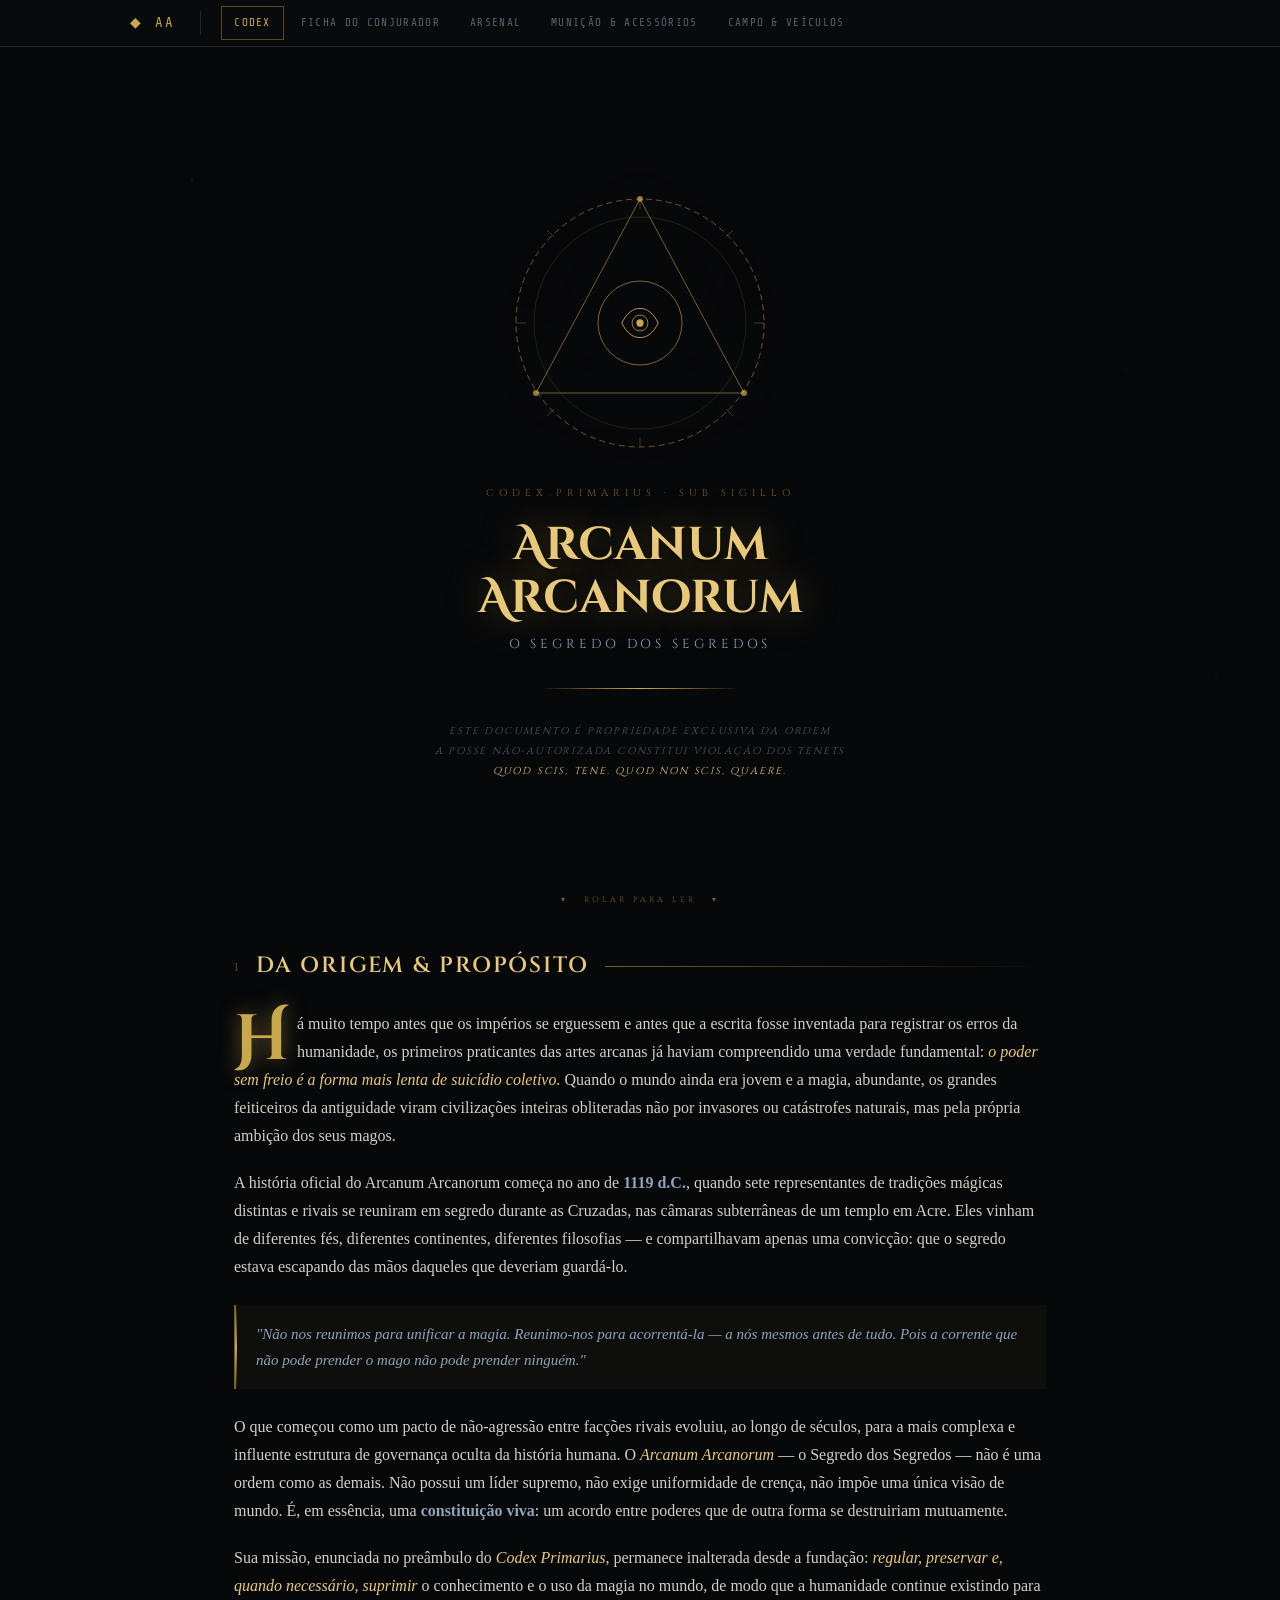
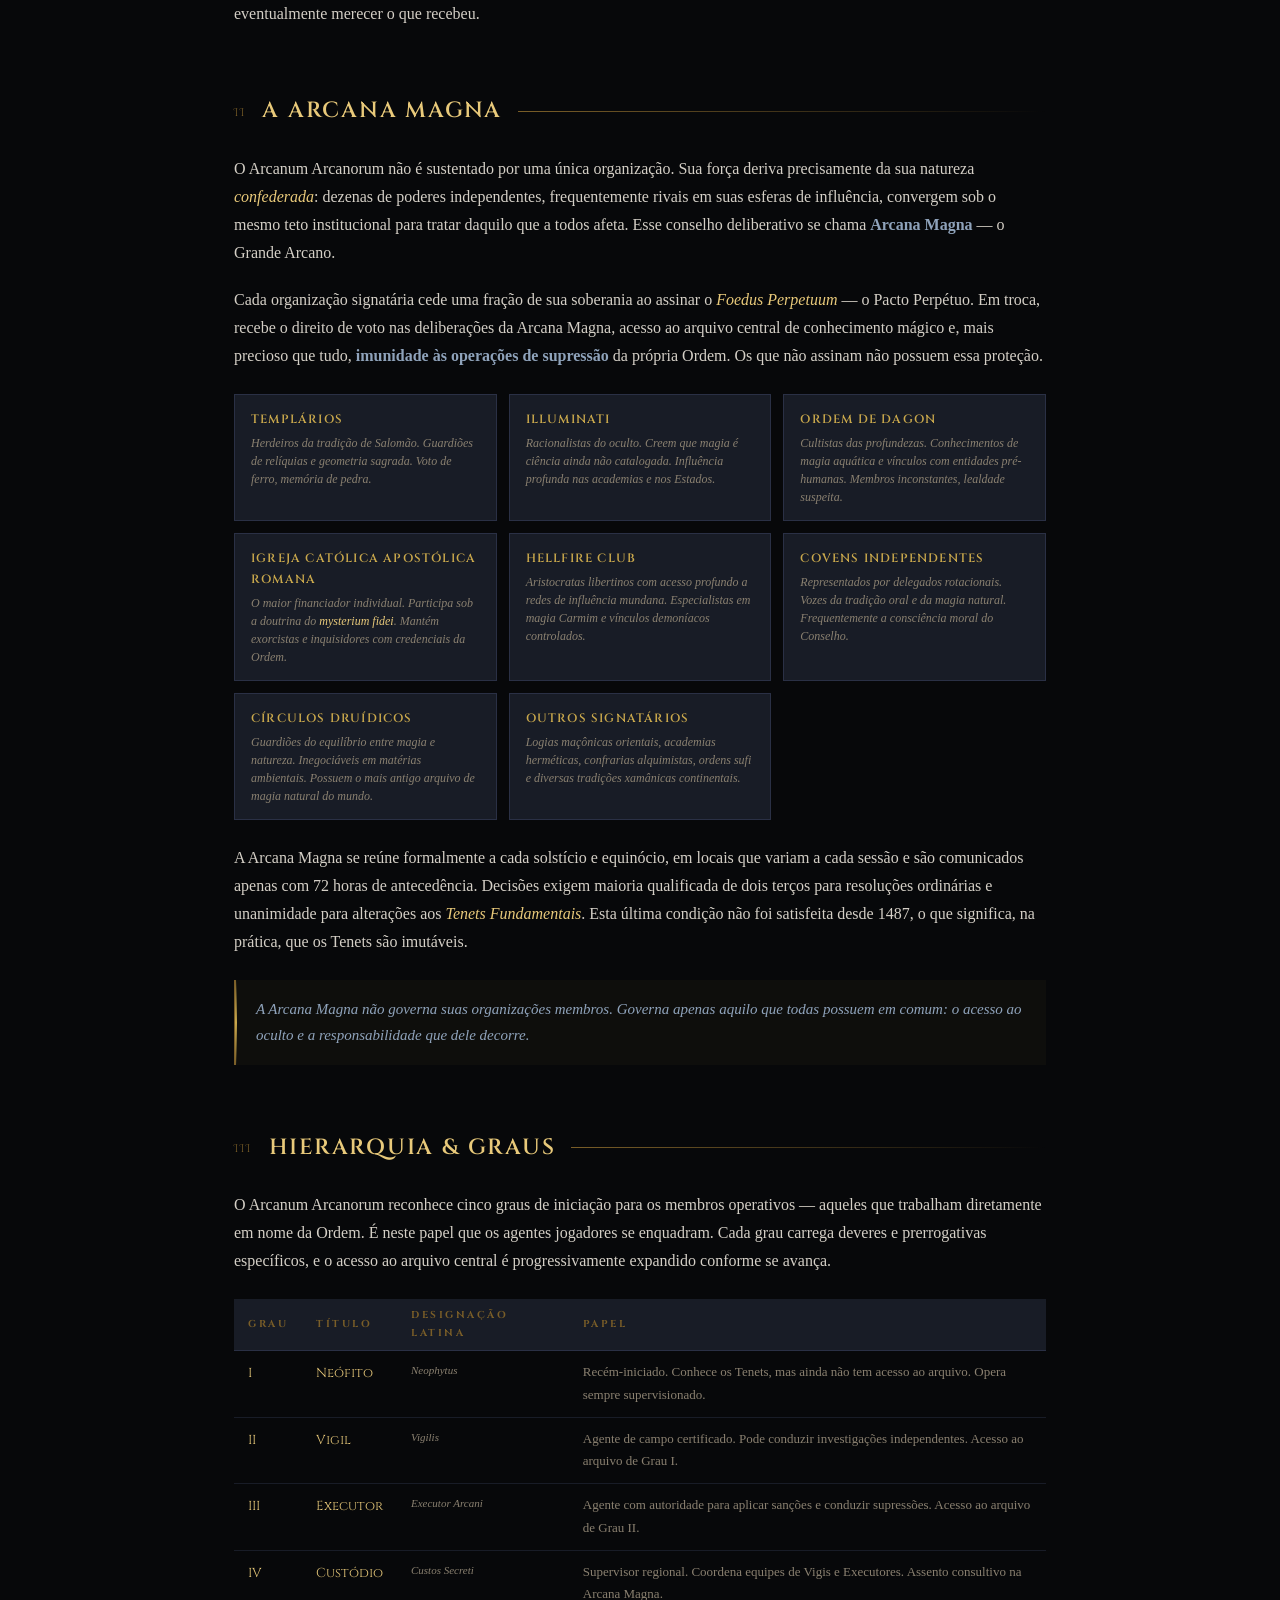
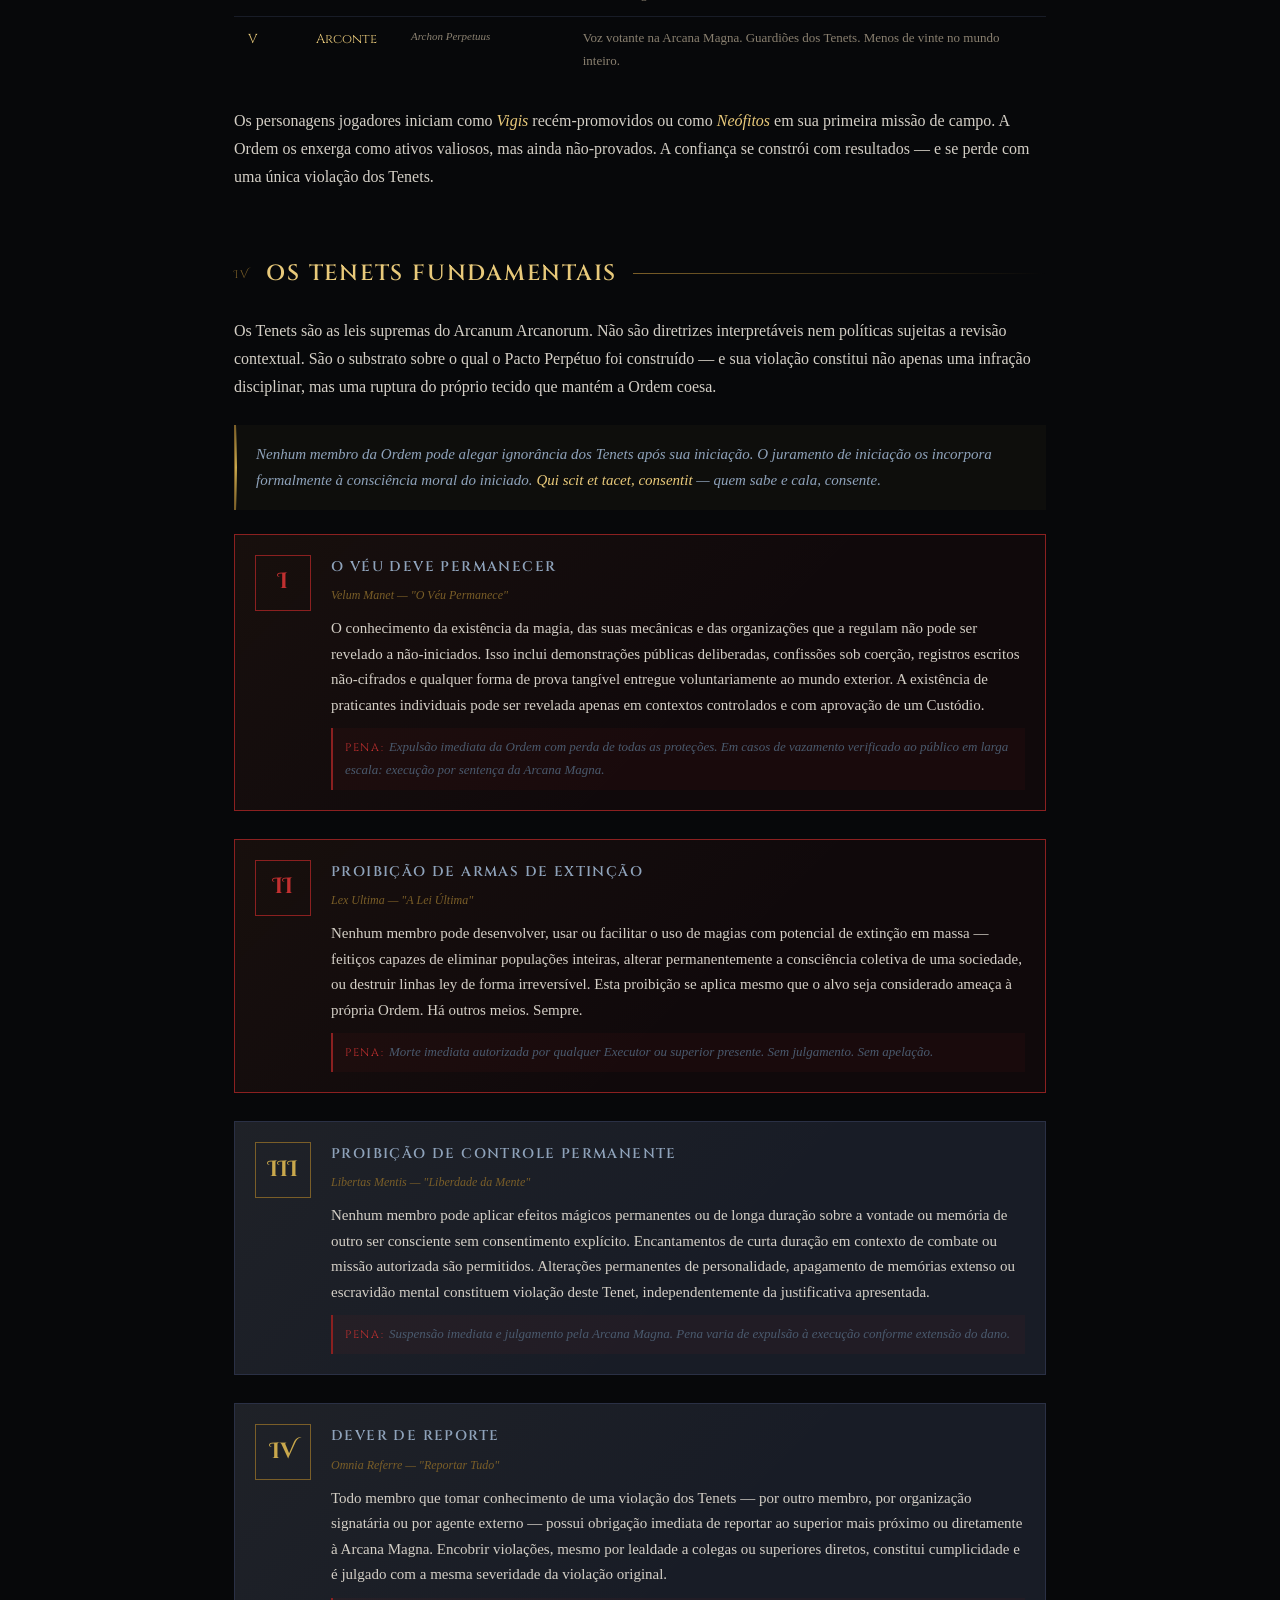
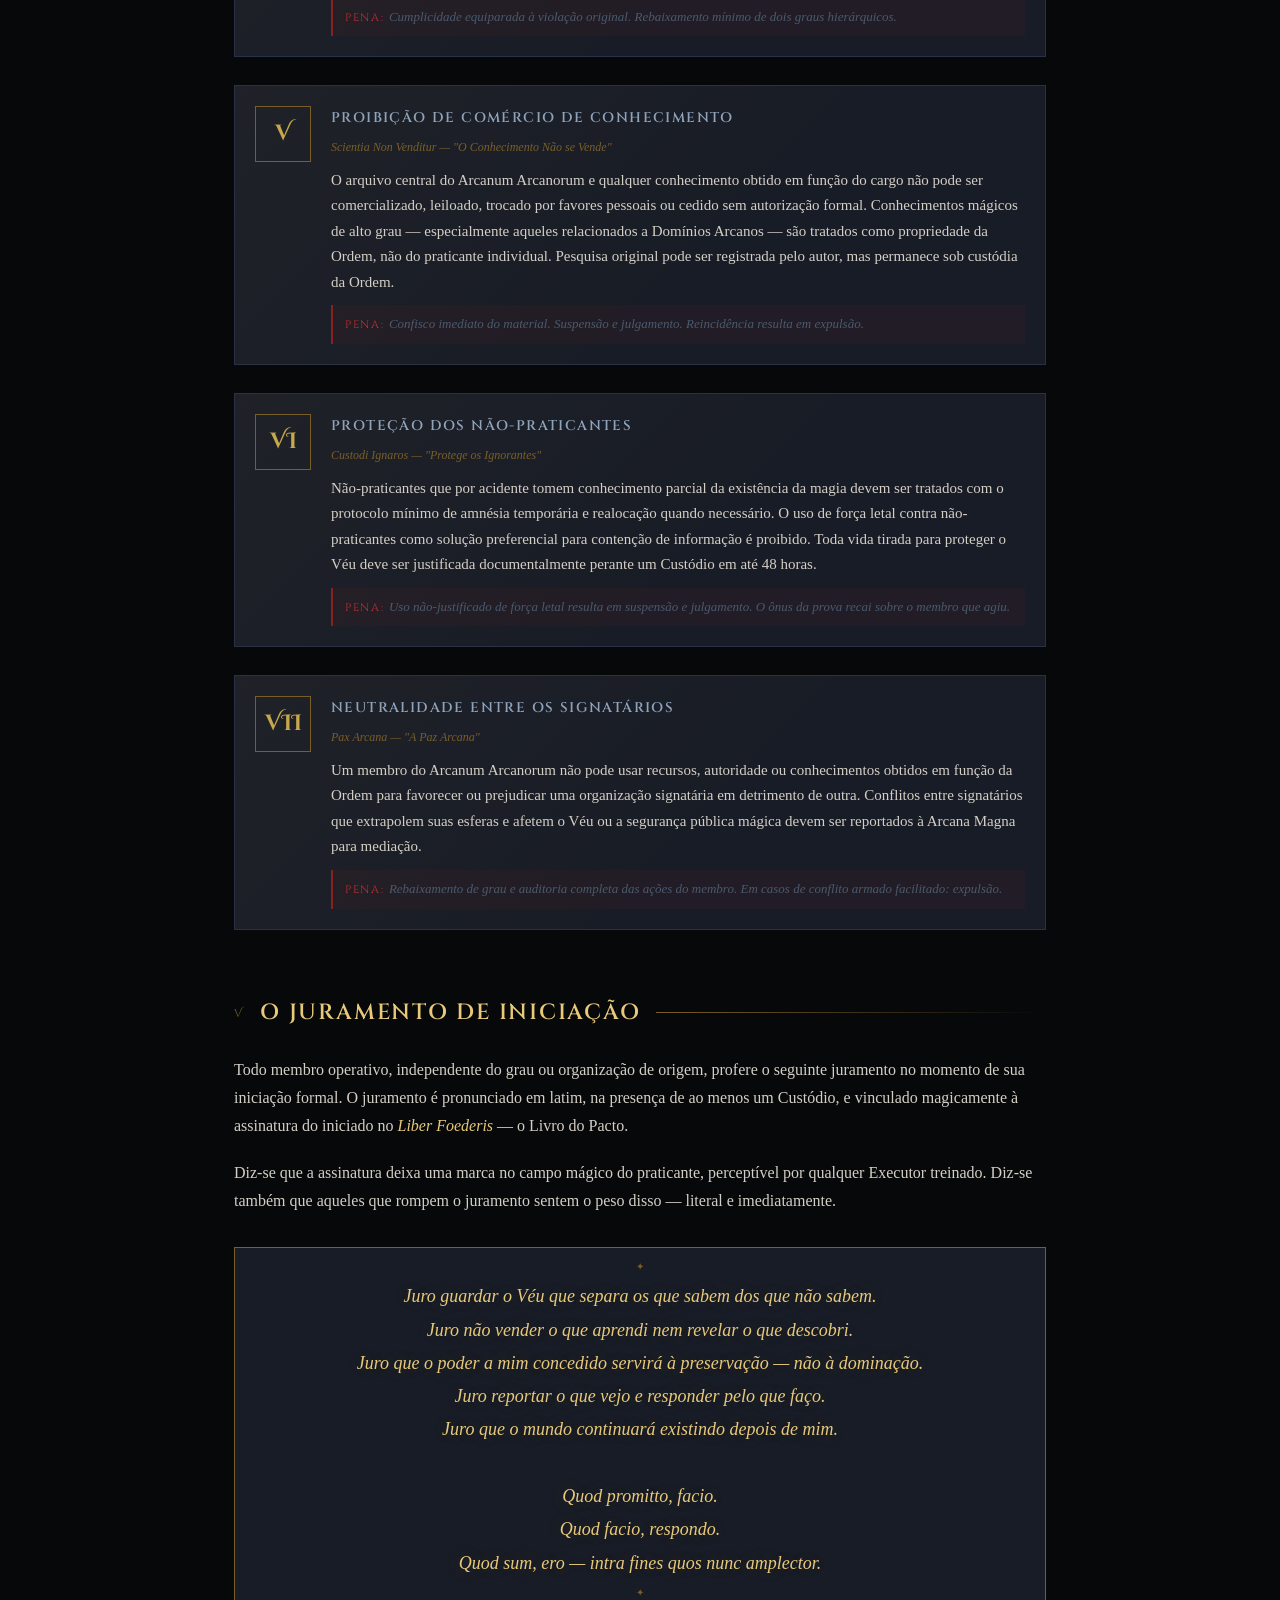
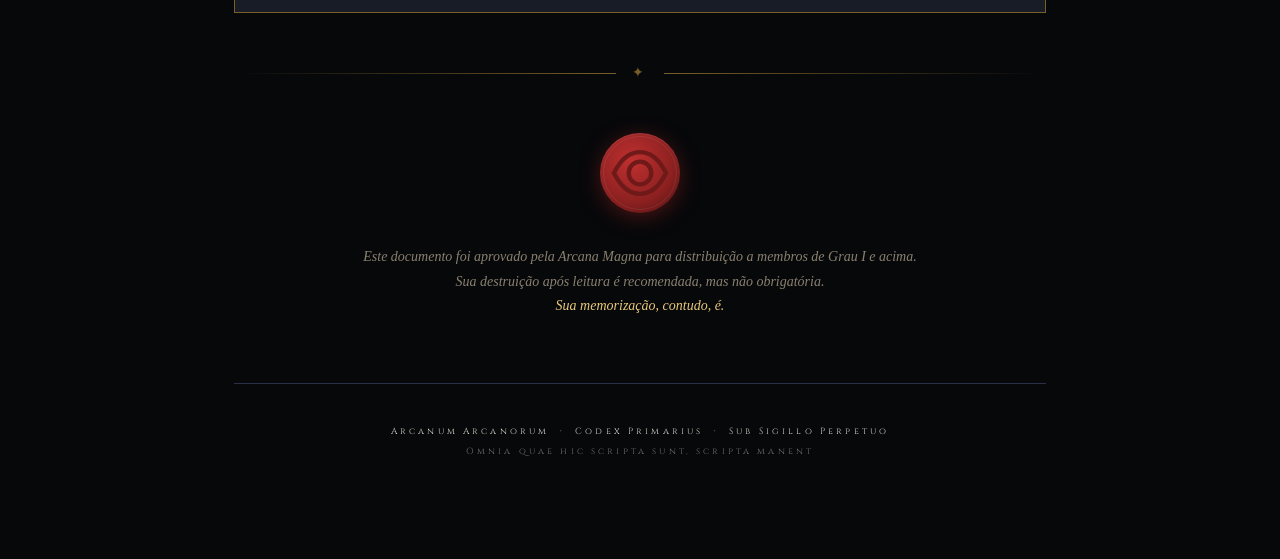
==== commit e1d9d49d: "ajustado o svg do selo." ====
--- a/codex.html
+++ b/codex.html
@@ -316,7 +316,13 @@
     <div class="divider">✦</div>
 
     <div style="text-align:center;margin-bottom:16px;">
-      <div class="wax-seal">𖤐</div>
+      <div class="wax-seal">
+        <svg width="92" height="92" viewBox="0 0 92 92" fill="none" xmlns="http://www.w3.org/2000/svg">
+          <path d="M 16,46 C 24,30 34,22 46,22 C 58,22 68,30 76,46 C 68,62 58,70 46,70 C 34,70 24,62 16,46 Z"
+                fill="none" stroke="#6f1919" stroke-width="5"/>
+          <circle cx="46" cy="46" r="13" fill="none" stroke="#6f1919" stroke-width="5"/>
+        </svg>
+      </div>
     </div>
 
     <p style="text-align:center;font-style:italic;color:var(--text-dim);font-size:14px;">
